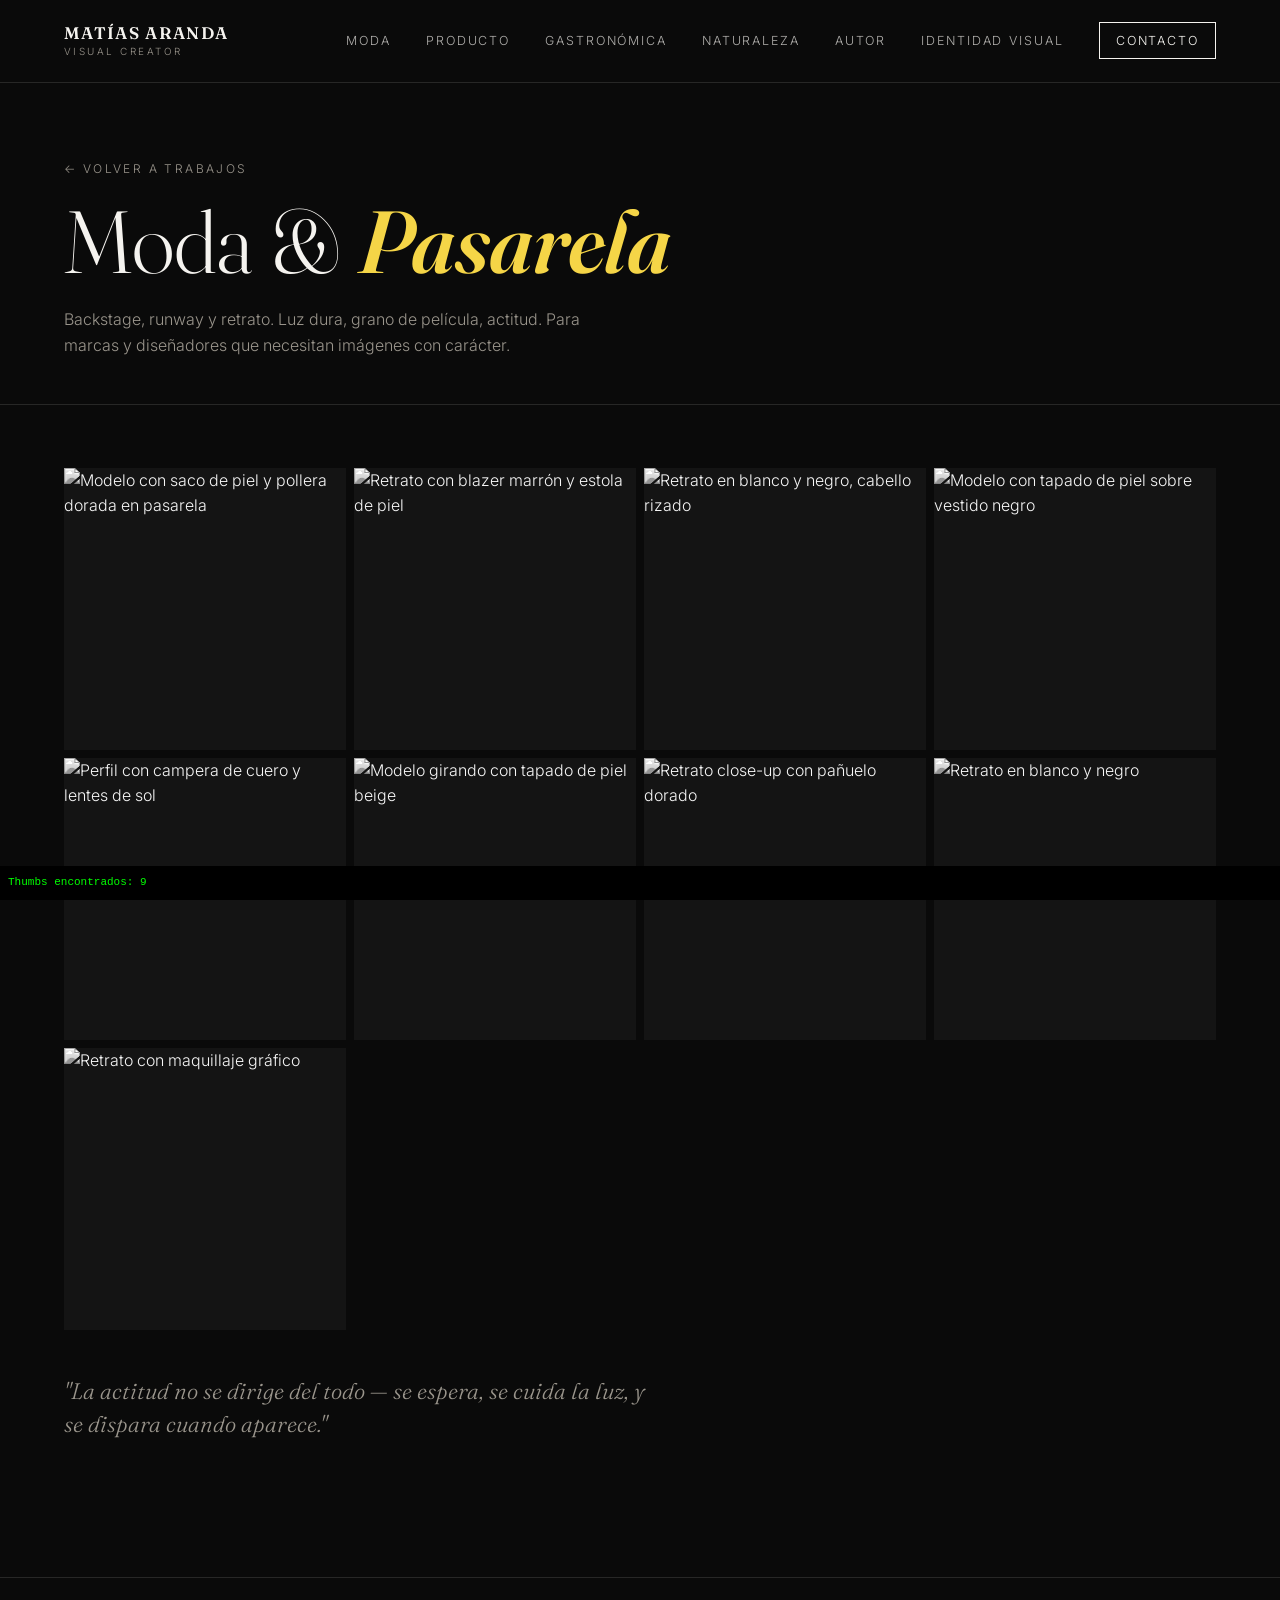
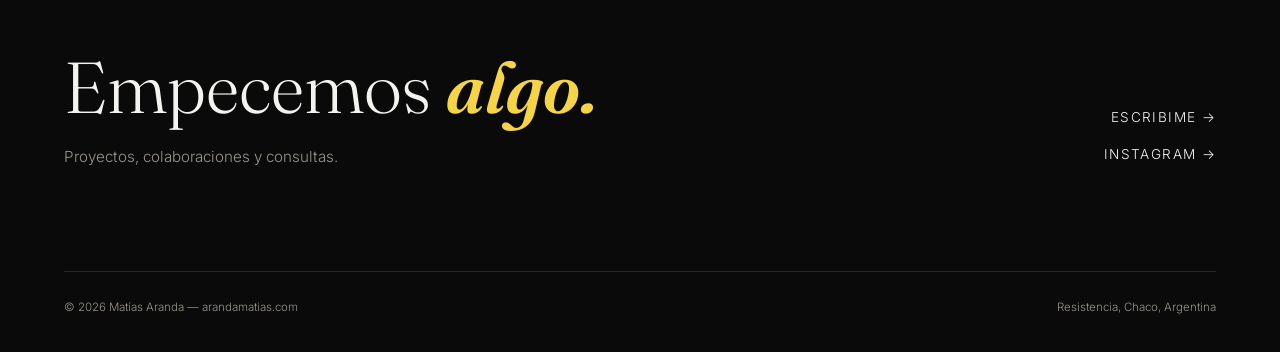
==== moda.html @ ce650054 "Update moda.html" ====
<!DOCTYPE html>
<html lang="es">
<head>
<meta charset="UTF-8">
<meta name="viewport" content="width=device-width, initial-scale=1.0">
<title>Moda — Matías Aranda</title>
<link rel="stylesheet" href="css/style.css">
</head>
<body>

<header>
  <a href="index.html" class="logo">
    <span class="name">Matías Aranda</span>
    <span class="role">Visual Creator</span>
  </a>
  <nav class="menu" id="menu">
    <a href="moda.html">Moda</a>
    <a href="producto.html">Producto</a>
    <a href="gastronomica.html">Gastronómica</a>
    <a href="naturaleza.html">Naturaleza</a>
    <a href="autor.html">Autor</a>
    <a href="identidad-visual.html">Identidad Visual</a>
    <a href="index.html#contacto" class="contact">Contacto</a>
  </nav>
  <button class="menu-toggle" id="menuToggle" aria-label="Abrir menú">
    <svg viewBox="0 0 24 24" fill="none" stroke="currentColor" stroke-width="1.5"><line x1="3" y1="6" x2="21" y2="6"/><line x1="3" y1="12" x2="21" y2="12"/><line x1="3" y1="18" x2="21" y2="18"/></svg>
  </button>
</header>

<section class="page-head">
  <a href="index.html" class="breadcrumb">← Volver a Trabajos</a>
  <h1>Moda &amp; <em>Pasarela</em></h1>
  <p>Backstage, runway y retrato. Luz dura, grano de película, actitud. Para marcas y diseñadores que necesitan imágenes con carácter.</p>
</section>

<section class="gallery">
  <div class="thumb-grid reveal">
    <div class="thumb"><img src="images/moda-04.jpg" alt="Modelo con saco de piel y pollera dorada en pasarela"></div>
    <div class="thumb"><img src="images/moda-09.jpg" alt="Retrato con blazer marrón y estola de piel"></div>
    <div class="thumb"><img src="images/moda-02.jpg" alt="Retrato en blanco y negro, cabello rizado"></div>
    <div class="thumb"><img src="images/moda-01.jpg" alt="Modelo con tapado de piel sobre vestido negro"></div>
    <div class="thumb"><img src="images/moda-03.jpg" alt="Perfil con campera de cuero y lentes de sol"></div>
    <div class="thumb"><img src="images/moda-08.jpg" alt="Modelo girando con tapado de piel beige"></div>
    <div class="thumb"><img src="images/moda-05.jpg" alt="Retrato close-up con pañuelo dorado"></div>
    <div class="thumb"><img src="images/moda-06.jpg" alt="Retrato en blanco y negro"></div>
    <div class="thumb"><img src="images/moda-07.jpg" alt="Retrato con maquillaje gráfico"></div>
  </div>

  <div class="gallery-cap reveal">
    <p>"La actitud no se dirige del todo — se espera, se cuida la luz, y se dispara cuando aparece."</p>
  </div>
</section>

<footer id="contacto">
  <div class="footer-cta">
    <h2>Empecemos <em>algo.</em></h2>
    <p style="margin-top:1.2rem; font-size:0.95rem; color:var(--grey);">Proyectos, colaboraciones y consultas.</p>
  </div>
  <div class="footer-links">
    <a href="mailto:hola@arandamatias.com">Escribime →</a>
    <a href="https://instagram.com">Instagram →</a>
  </div>
  <div class="footer-bottom">
    <span>© 2026 Matías Aranda — arandamatias.com</span>
    <span>Resistencia, Chaco, Argentina</span>
  </div>
</footer>

<div id="debug" style="position:fixed;bottom:0;left:0;right:0;background:#000;color:#0f0;font-size:11px;padding:8px;z-index:99999;word-break:break-all;font-family:monospace;"></div>
<script>
  window.onerror = function(msg, url, line, col, err) {
    document.getElementById('debug').textContent = 'JS ERROR: ' + msg + ' @ line ' + line + ':' + col;
  };
  document.addEventListener('DOMContentLoaded', function(){
    var thumbs = document.querySelectorAll('.thumb, .frame');
    document.getElementById('debug').textContent = 'Thumbs encontrados: ' + thumbs.length;
    thumbs.forEach(function(t, i){
      t.addEventListener('click', function(){
        document.getElementById('debug').textContent = 'CLICK detectado en thumb ' + i;
      });
    });
  });
</script>

<script src="js/main.js"></script>
</body>
</html>
---- css/style.css ----
@import url('https://fonts.googleapis.com/css2?family=Fraunces:ital,opsz,wght@0,9..144,300;0,9..144,400;0,9..144,600;1,9..144,400&family=Inter:wght@300;400;500;600&display=swap');

:root{
  --paper: #0a0a0a;
  --ink: #f5f3ef;
  --grey: #9a958c;
  --line: rgba(245,243,239,0.12);
  --accent: #f5d547;
}

*{ margin:0; padding:0; box-sizing:border-box; }

html{ scroll-behavior:smooth; }

body{
  background: var(--paper);
  color: var(--ink);
  font-family:'Inter', sans-serif;
  font-weight:300;
  line-height:1.6;
  overflow-x:hidden;
}

h1,h2,h3,.serif{ font-family:'Fraunces', serif; }
a{ color:inherit; text-decoration:none; }
img{ display:block; width:100%; }

/* ===== HEADER ===== */
header{
  position:sticky; top:0; z-index:100;
  background: var(--paper);
  border-bottom:1px solid var(--line);
  display:flex; justify-content:space-between; align-items:center;
  padding: 1.4rem 5vw;
}
.logo{ display:flex; flex-direction:column; line-height:1.15; }
.logo .name{
  font-family:'Fraunces', serif; font-weight:600; font-size:1.05rem;
  letter-spacing:0.08em; text-transform:uppercase;
}
.logo .role{
  font-size:0.62rem; letter-spacing:0.25em; text-transform:uppercase; color:var(--grey);
  margin-top:0.2rem;
}
nav.menu{ display:flex; gap:2.2rem; align-items:center; }
nav.menu a{
  font-size:0.78rem; letter-spacing:0.15em; text-transform:uppercase;
  color:var(--ink); opacity:0.7; transition:opacity .25s;
}
nav.menu a:hover{ opacity:1; }
nav.menu a.contact{
  border:1px solid var(--ink); padding:0.6em 1.3em; opacity:1;
}
.menu-toggle{ display:none; background:none; border:none; cursor:pointer; }
.menu-toggle svg{ width:24px; height:24px; }

@media (max-width:760px){
  nav.menu{
    position:fixed; top:0; right:0; bottom:0; width:78vw; max-width:340px;
    background: var(--paper); flex-direction:column; align-items:flex-start;
    padding: 6rem 2rem 2rem; gap:1.6rem;
    transform:translateX(100%); transition:transform .35s ease;
    border-left:1px solid var(--line); z-index:99;
  }
  nav.menu.open{ transform:translateX(0); }
  nav.menu a{ font-size:0.95rem; }
  .menu-toggle{ display:block; }
}

/* ===== HERO ===== */
.hero{
  position:relative; height:80vh; min-height:540px;
  display:flex; align-items:flex-end;
}
.hero img{
  position:absolute; inset:0; width:100%; height:100%;
  object-fit:cover; filter:grayscale(100%) contrast(1.05);
}
.hero::after{
  content:''; position:absolute; inset:0;
  background:linear-gradient(to top, rgba(0,0,0,0.75) 0%, rgba(0,0,0,0.1) 60%);
}
.hero-content{ position:relative; z-index:2; padding: 0 5vw 6vh; color:var(--ink); }
.hero-eyebrow{
  font-size:0.78rem; letter-spacing:0.32em; text-transform:uppercase;
  margin-bottom:1rem; color:var(--accent);
}
.hero h1{
  font-size: clamp(2.6rem, 8vw, 6rem); font-weight:300; line-height:1.05;
}
.hero h1 em{ font-style:italic; font-weight:600; }
.hero-cta{
  display:inline-block; margin-top:1.8rem;
  border:1px solid var(--ink); padding:0.8em 2em;
  font-size:0.78rem; letter-spacing:0.2em; text-transform:uppercase;
  transition: background .25s, color .25s;
}
.hero-cta:hover{ background:var(--ink); color:var(--paper); }

/* ===== CATEGORY GRID ===== */
.grid-section{ padding: 8vh 5vw 10vh; }
.grid-section .label{
  font-size:0.78rem; letter-spacing:0.3em; text-transform:uppercase; color:var(--grey);
  margin-bottom:0.6rem;
}
.grid-section h2{
  font-size: clamp(2rem, 5vw, 3.4rem); font-weight:300; margin-bottom:4vh;
}
.cat-grid{
  display:grid; grid-template-columns: repeat(3, 1fr); gap:1px;
  border:1px solid var(--line);
}
.cat-card{
  position:relative; aspect-ratio:4/5; overflow:hidden;
  border-right:1px solid var(--line); border-bottom:1px solid var(--line);
  background:#1a1a1a;
}
.cat-card img{
  width:100%; height:100%; object-fit:cover;
  filter:grayscale(100%) contrast(1.05);
  transition: transform .7s ease, filter .7s ease;
}
.cat-card:hover img{ transform:scale(1.05); filter:grayscale(0%) contrast(1.02); }
.cat-card::before{
  content:''; position:absolute; inset:0;
  background:linear-gradient(to top, rgba(10,10,10,0.65) 0%, rgba(10,10,10,0) 55%);
  z-index:1;
}
.cat-label{
  position:absolute; left:1.4rem; bottom:1.3rem; z-index:2; color:#fbfaf8;
}
.cat-label .num{
  font-size:0.7rem; letter-spacing:0.2em; opacity:0.75; display:block; margin-bottom:0.3rem;
}
.cat-label .title{
  font-family:'Fraunces', serif; font-size:1.5rem; font-weight:400;
  color: var(--accent);
  display:inline-block;
}
.cat-label .title .cursor{
  display:inline-block; margin-left:0.08em;
  animation: blink 1s steps(1) infinite;
}
@keyframes blink{
  0%, 49%{ opacity:1; }
  50%, 100%{ opacity:0; }
}
@media (prefers-reduced-motion: reduce){
  .cat-label .title .cursor{ animation:none; opacity:1; }
}
@media (max-width:900px){
  .cat-grid{ grid-template-columns: repeat(2,1fr); }
}
@media (max-width:560px){
  .cat-grid{ grid-template-columns: 1fr; }
}

/* ===== INTRO STATEMENT ===== */
.statement{
  padding: 10vh 5vw; border-top:1px solid var(--line); border-bottom:1px solid var(--line);
  display:grid; grid-template-columns: 1fr 2fr; gap:4vw;
}
.statement .label{
  font-size:0.78rem; letter-spacing:0.3em; text-transform:uppercase; color:var(--grey);
}
.statement p{
  font-family:'Fraunces', serif; font-size: clamp(1.4rem, 3vw, 2.4rem);
  font-weight:300; line-height:1.5; max-width:24ch;
}
.statement p em{ font-style:italic; color:var(--accent); }
@media (max-width:760px){ .statement{ grid-template-columns:1fr; gap:1.5rem; } }

/* ===== GALLERY PAGE ===== */
.page-head{ padding: 8vh 5vw 5vh; border-bottom:1px solid var(--line); }
.page-head .breadcrumb{
  font-size:0.75rem; letter-spacing:0.2em; text-transform:uppercase; color:var(--grey);
  margin-bottom:1.2rem; display:inline-block;
}
.page-head .breadcrumb:hover{ color:var(--ink); }
.page-head h1{ font-size: clamp(2.6rem, 8vw, 5.5rem); font-weight:300; line-height:1; }
.page-head h1 em{ font-style:italic; font-weight:600; color:var(--accent); }
.page-head p{ margin-top:1.4rem; max-width:55ch; color:var(--grey); font-size:1rem; }

.gallery{ padding: 7vh 5vw 10vh; }

.thumb-grid{
  display:grid; grid-template-columns: repeat(4, 1fr); gap:8px;
}
.thumb{
  position:relative; aspect-ratio:1/1; overflow:hidden; cursor:pointer;
  background:#141414; -webkit-tap-highlight-color: transparent; touch-action: manipulation;
}
.thumb img{
  width:100%; height:100%; object-fit:cover;
  filter:grayscale(100%) contrast(1.03);
  transition: transform .5s ease, filter .5s ease;
}
.thumb:hover img{ transform:scale(1.05); filter:grayscale(0%) contrast(1.0); }

@media (max-width:900px){ .thumb-grid{ grid-template-columns: repeat(3,1fr); } }
@media (max-width:560px){ .thumb-grid{ grid-template-columns: repeat(2,1fr); gap:6px; } }

/* Caption block (for series with quotes, shown inline below the grid) */
.gallery-cap{
  margin: 5vh 0; max-width:60ch;
}
.gallery-cap p{
  font-family:'Fraunces', serif; font-style:italic; font-size:1.4rem;
  color:var(--grey); line-height:1.5;
}

/* ===== LIGHTBOX ===== */
.lightbox{
  position:fixed; inset:0; z-index:1000;
  background:rgba(0,0,0,0.92);
  display:flex; align-items:center; justify-content:center;
  opacity:0; visibility:hidden; transition: opacity .3s ease;
}
.lightbox.open{ opacity:1; visibility:visible; }
.lightbox img{
  max-width:90vw; max-height:88vh; width:auto; height:auto;
  object-fit:contain; display:block;
}
.lightbox-close, .lightbox-prev, .lightbox-next{
  position:absolute; background:none; border:none; cursor:pointer;
  color: var(--accent); font-size:1rem; letter-spacing:0.15em;
  text-transform:uppercase; font-family:'Inter', sans-serif;
}
.lightbox-close{ top:1.6rem; right:1.6rem; font-size:1.6rem; line-height:1; }
.lightbox-prev{ left:1.6rem; top:50%; transform:translateY(-50%); font-size:2rem; }
.lightbox-next{ right:1.6rem; top:50%; transform:translateY(-50%); font-size:2rem; }
.lightbox-counter{
  position:absolute; bottom:1.6rem; left:50%; transform:translateX(-50%);
  font-size:0.75rem; letter-spacing:0.2em; color:var(--grey);
}
@media (max-width:700px){
  .lightbox-prev, .lightbox-next{ font-size:1.4rem; }
  .lightbox-close{ top:1rem; right:1rem; }
}

/* ===== CONTACT SHEET (autor) ===== */
.frame-grid{
  display:grid; grid-template-columns: repeat(6, 1fr); gap:6px;
}
.frame{ position:relative; aspect-ratio:1/1; overflow:hidden; background:#1a1a1a; cursor:pointer; -webkit-tap-highlight-color: transparent; touch-action: manipulation; }
.frame img{
  width:100%; height:100%; object-fit:cover;
  filter:grayscale(100%) contrast(1.1);
  transition: transform .6s ease, filter .6s ease;
}
.frame:hover img{ transform:scale(1.04); filter:grayscale(0%) contrast(1.05); }
.frame::before{
  content: attr(data-n); position:absolute; top:6px; left:8px;
  font-size:0.6rem; letter-spacing:0.1em; color:var(--accent); z-index:2;
  font-variant-numeric: tabular-nums;
}
@media (max-width:900px){ .frame-grid{ grid-template-columns: repeat(3,1fr); } }
@media (max-width:500px){ .frame-grid{ grid-template-columns: repeat(2,1fr); } }

/* ===== SERVICES GRID (for identidad-visual page reuse) ===== */
.services{
  display:grid; grid-template-columns: repeat(2, 1fr); gap:1px; border:1px solid var(--line);
}
.service-item{ padding:2.4rem; border-right:1px solid var(--line); border-bottom:1px solid var(--line); }
.service-item:nth-child(2n){ border-right:none; }
.service-item h3{ font-size:1.3rem; font-weight:300; margin-bottom:0.6rem; }
.service-item p{ font-size:0.85rem; color:var(--grey); }
@media (max-width:700px){
  .services{ grid-template-columns:1fr; }
  .service-item{ border-right:none; }
}

/* ===== ABOUT ===== */
.about{ display:grid; grid-template-columns: 1fr 1.3fr; gap:6vw; align-items:center; padding: 8vh 5vw; }
.about img{ aspect-ratio:4/5; object-fit:cover; filter:grayscale(100%); }
.about-text p{ font-size:1.05rem; color:var(--grey); margin-bottom:1.4rem; max-width:48ch; }
.about-text p:first-of-type{ font-family:'Fraunces', serif; font-size:1.6rem; font-weight:300; color:var(--ink); line-height:1.4; }
.tags{ display:flex; flex-wrap:wrap; gap:0.6rem; margin-top:2rem; }
.tags span{
  font-size:0.7rem; letter-spacing:0.15em; text-transform:uppercase;
  border:1px solid var(--line); padding:0.5em 1em; color:var(--grey);
}
@media (max-width:800px){ .about{ grid-template-columns:1fr; } }

/* ===== FOOTER ===== */
footer{
  border-top:1px solid var(--line);
  padding: 8vh 5vw 4vh;
  display:flex; justify-content:space-between; align-items:flex-end; flex-wrap:wrap; gap:3rem;
}
.footer-cta h2{ font-size: clamp(2.2rem, 6vw, 4.5rem); font-weight:300; line-height:1.05; max-width:14ch; }
.footer-cta h2 em{ font-style:italic; font-weight:600; color:var(--accent); }
.footer-links{ display:flex; flex-direction:column; gap:0.8rem; align-items:flex-end; }
.footer-links a{
  font-size:0.85rem; letter-spacing:0.1em; text-transform:uppercase;
  border-bottom:1px solid transparent; transition:border-color .3s; padding-bottom:2px;
}
.footer-links a:hover{ border-color: var(--accent); }
.footer-bottom{
  margin-top:6vh; padding-top:1.6rem; border-top:1px solid var(--line); width:100%;
  display:flex; justify-content:space-between; font-size:0.72rem; color:var(--grey);
  flex-wrap:wrap; gap:1rem;
}
@media (max-width:700px){ .footer-links{ align-items:flex-start; } footer{ flex-direction:column; align-items:flex-start; } }

/* ===== REVEAL ===== */
.reveal{ opacity:0; transform:translateY(36px); transition: opacity .9s ease, transform .9s ease; }
.reveal.show{ opacity:1; transform:translateY(0); }
@media (prefers-reduced-motion: reduce){
  .reveal{ opacity:1; transform:none; transition:none; }
  html{ scroll-behavior:auto; }
}
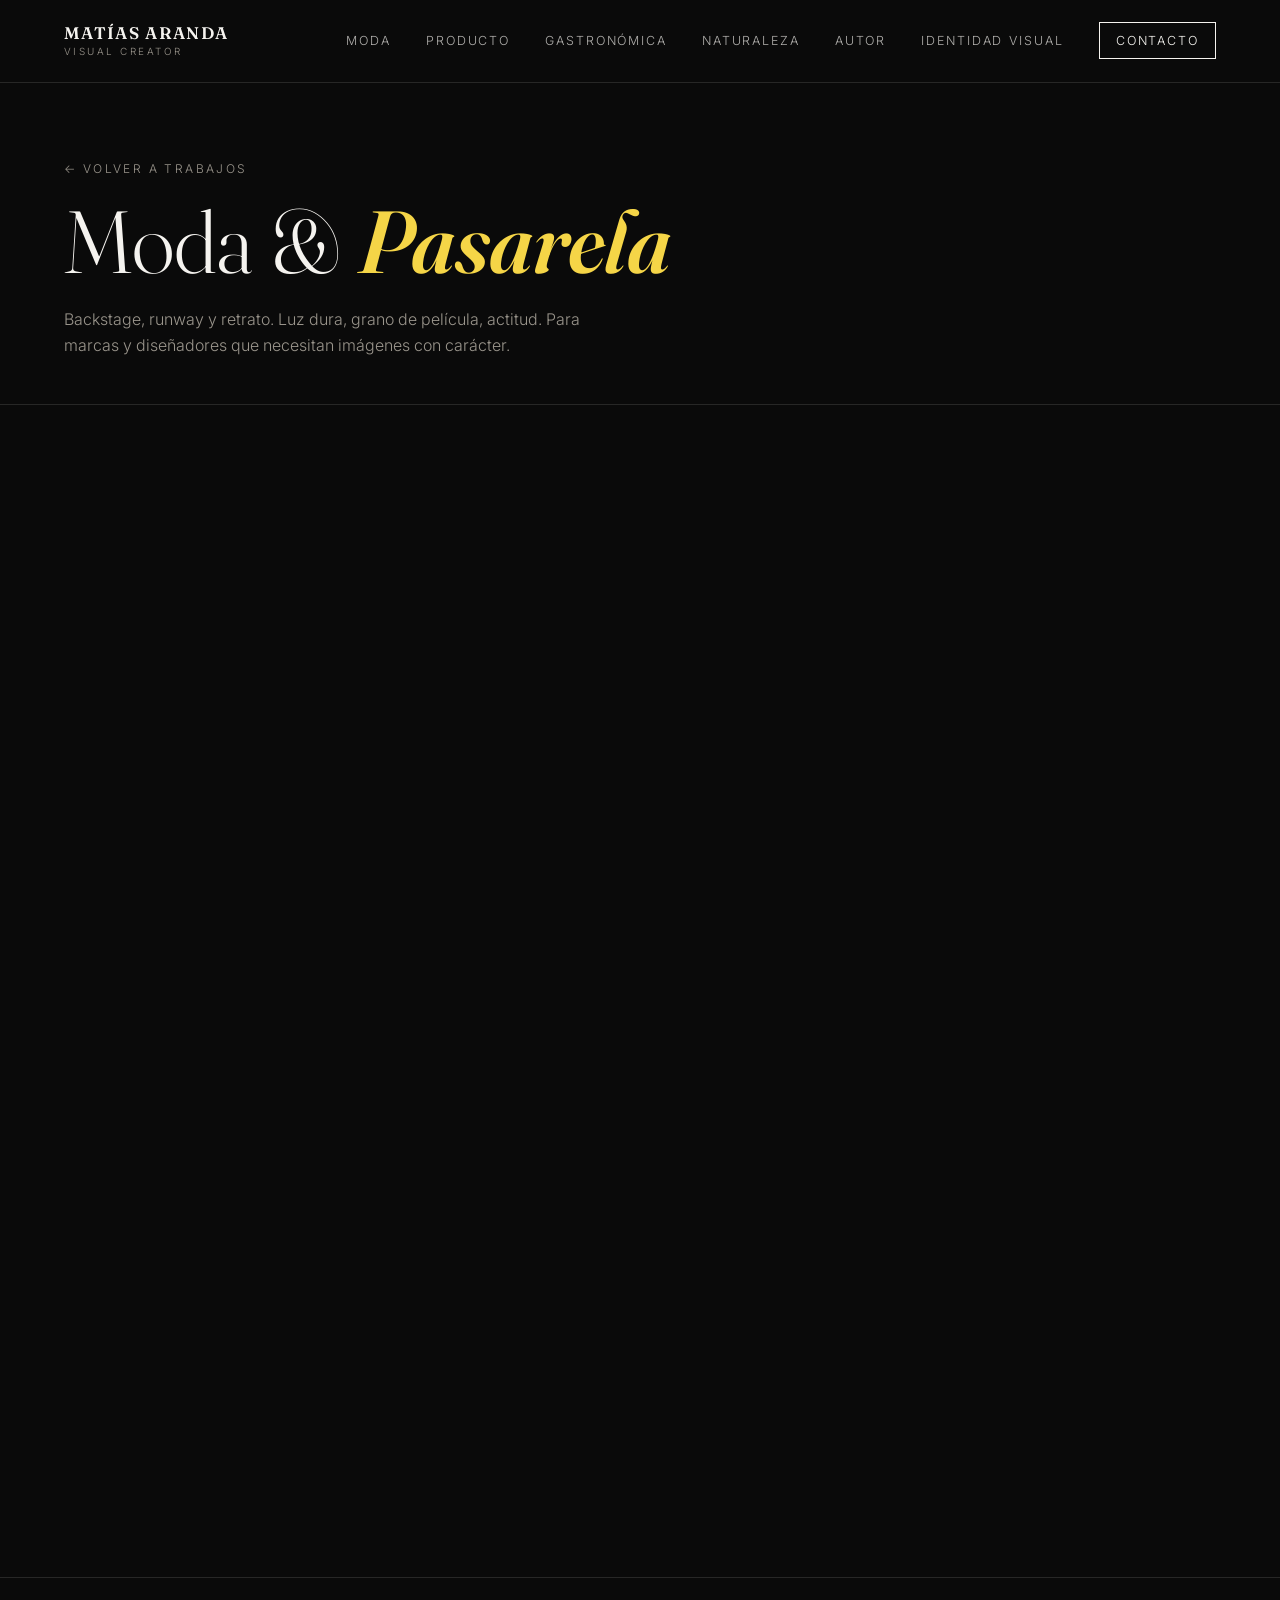
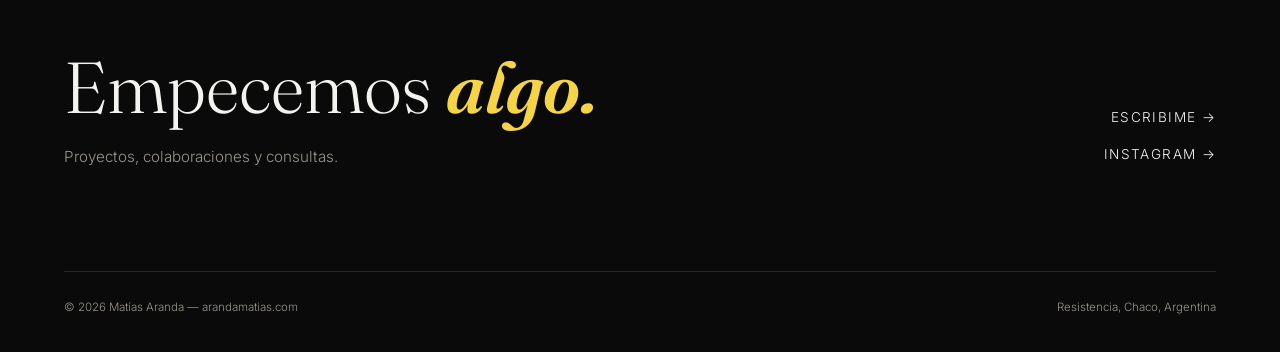
==== commit fb0374b6: "act" ====
--- a/moda.html
+++ b/moda.html
@@ -3,6 +3,7 @@
 <head>
 <meta charset="UTF-8">
 <meta name="viewport" content="width=device-width, initial-scale=1.0">
+<link rel="icon" type="image/png" href="favicon.png">
 <title>Moda — Matías Aranda</title>
 <link rel="stylesheet" href="css/style.css">
 </head>
@@ -66,22 +67,6 @@
   </div>
 </footer>
 
-<div id="debug" style="position:fixed;bottom:0;left:0;right:0;background:#000;color:#0f0;font-size:11px;padding:8px;z-index:99999;word-break:break-all;font-family:monospace;"></div>
-<script>
-  window.onerror = function(msg, url, line, col, err) {
-    document.getElementById('debug').textContent = 'JS ERROR: ' + msg + ' @ line ' + line + ':' + col;
-  };
-  document.addEventListener('DOMContentLoaded', function(){
-    var thumbs = document.querySelectorAll('.thumb, .frame');
-    document.getElementById('debug').textContent = 'Thumbs encontrados: ' + thumbs.length;
-    thumbs.forEach(function(t, i){
-      t.addEventListener('click', function(){
-        document.getElementById('debug').textContent = 'CLICK detectado en thumb ' + i;
-      });
-    });
-  });
-</script>
-
 <script src="js/main.js"></script>
 </body>
 </html>
